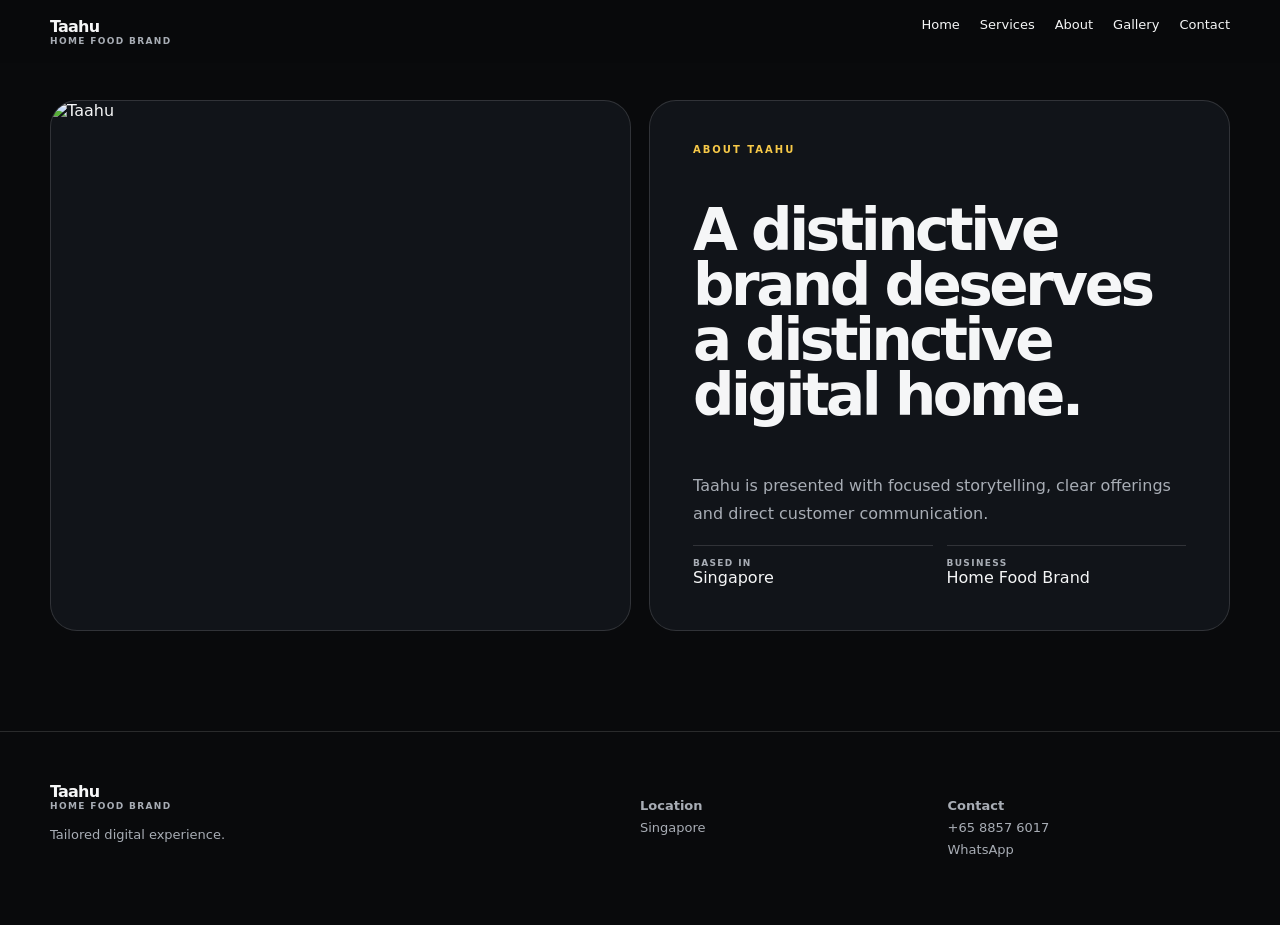
==== about.html @ 5210577a "Build Taahu about.html" ====
<!doctype html><html><head><meta charset="utf-8"><meta name="viewport" content="width=device-width,initial-scale=1"><title>Taahu — about</title><style>:root{--b:#090a0c;--c:#111419;--t:#f5f6f7;--m:#a8adb5;--a:#f7c948;--l:#fff2}*{box-sizing:border-box}html{scroll-behavior:smooth}body{margin:0;background:var(--b);color:var(--t);font-family:Inter,system-ui,sans-serif}a{color:inherit;text-decoration:none}.w{width:min(calc(100% - 36px),1180px);margin:auto}.nav{position:fixed;z-index:5;inset:0 0 auto;padding:17px 0;background:#090a0ce8;backdrop-filter:blur(14px)}.ni{display:flex;justify-content:space-between}.brand{font-weight:850;letter-spacing:-.05em}.brand small{display:block;color:var(--m);font-size:9px;letter-spacing:.15em;text-transform:uppercase}.links{display:flex;gap:20px;font-size:13px}.links a:hover{color:var(--a)}section{padding:100px 0}.hero{min-height:100svh;position:relative;display:flex;align-items:end;overflow:hidden}.hero img{position:absolute;inset:0;width:100%;height:100%;object-fit:cover;filter:brightness(.58);z-index:-2}.hero:after{content:'';position:absolute;inset:0;background:linear-gradient(90deg,#050607e5,#05060722),linear-gradient(0deg,var(--b),transparent 45%);z-index:-1}.hero .w{padding:150px 0 75px}.ey{color:var(--a);font-size:10px;letter-spacing:.2em;text-transform:uppercase;font-weight:800}.hero h1{font-size:clamp(50px,9vw,108px);line-height:.88;letter-spacing:-.075em;max-width:900px;margin:18px 0}.hero p{max-width:650px;color:#d1d5db;line-height:1.7;font-size:18px}.btn{display:inline-block;margin:10px 8px 0 0;padding:13px 19px;border:1px solid var(--l);border-radius:999px;font-size:13px;font-weight:750}.primary{background:var(--a);color:#080a0b;border-color:var(--a)}.head{display:flex;justify-content:space-between;gap:25px;align-items:end;margin-bottom:35px}.head h2{font-size:clamp(40px,6vw,70px);line-height:.9;letter-spacing:-.06em;margin:0}.head p,.card p{color:var(--m);line-height:1.7}.grid{display:grid;grid-template-columns:repeat(3,1fr);gap:15px}.card{border:1px solid var(--l);border-radius:23px;padding:27px;min-height:205px;background:var(--c);transition:.4s}.card:hover{transform:translateY(-7px)}.num{color:var(--a);font-size:10px;letter-spacing:.15em}.card h3{margin:40px 0 8px}.split{display:grid;grid-template-columns:1fr 1fr;gap:18px}.panel{border:1px solid var(--l);border-radius:27px;overflow:hidden;background:var(--c)}.panel img{width:100%;height:100%;min-height:420px;object-fit:cover}.copy{padding:43px}.copy h2{font-size:clamp(35px,5vw,58px);line-height:.95;letter-spacing:-.06em}.copy p{color:var(--m);line-height:1.8}.facts{display:grid;grid-template-columns:1fr 1fr;gap:14px}.fact{border-top:1px solid var(--l);padding-top:12px}.fact b{display:block;color:var(--m);font-size:9px;letter-spacing:.15em;text-transform:uppercase}.gallery{display:grid;grid-template-columns:2fr 1fr 1fr;grid-auto-rows:240px;gap:12px}.gallery img{width:100%;height:100%;object-fit:cover;border-radius:18px}.gallery img:first-child{grid-row:span 2}.footer{border-top:1px solid var(--l);padding:50px 0}.foot{display:grid;grid-template-columns:2fr 1fr 1fr;gap:25px}.foot p{color:var(--m);font-size:13px;line-height:1.7}.reveal{opacity:0;transform:translateY(30px);transition:.8s}.on{opacity:1;transform:none}@media(max-width:800px){.links{display:none}.grid,.split,.foot{grid-template-columns:1fr}.head{display:block}.gallery{grid-template-columns:1fr 1fr;grid-auto-rows:170px}.gallery img:first-child{grid-column:span 2;grid-row:auto}.facts{grid-template-columns:1fr}.hero h1{font-size:clamp(50px,15vw,82px)}}</style></head><body><header class="nav"><div class="w ni"><a class="brand" href="index.html">Taahu<small>Home Food Brand</small></a><nav class="links"><a href="index.html">Home</a><a href="services.html">Services</a><a href="about.html">About</a><a href="gallery.html">Gallery</a><a href="contact.html">Contact</a></nav></div></header><main><section><div class="w split"><div class="panel reveal"><img src="https://images.unsplash.com/photo-1547592180-85f173990554?auto=format&fit=crop&w=1800&q=85" alt="Taahu"></div><div class="panel copy reveal"><div class="ey">About Taahu</div><h2>A distinctive brand deserves a distinctive digital home.</h2><p>Taahu is presented with focused storytelling, clear offerings and direct customer communication.</p><div class="facts"><div class="fact"><b>Based in</b><span>Singapore</span></div><div class="fact"><b>Business</b><span>Home Food Brand</span></div></div></div></div></section></main><footer class="footer"><div class="w foot"><div><div class="brand">Taahu<small>Home Food Brand</small></div><p>Tailored digital experience.</p></div><div><p><b>Location</b><br>Singapore</p></div><div><p><b>Contact</b><br>+65 8857 6017<br><a href="https://wa.me/6588576017?text=Hi%20Taahu%2C%20I%27d%20like%20to%20enquire.">WhatsApp</a></p></div></div></footer><script>const q=new IntersectionObserver(es=>es.forEach(e=>e.isIntersecting&&e.target.classList.add('on')),{threshold:.12});document.querySelectorAll('.reveal').forEach(e=>q.observe(e));</script></body></html>
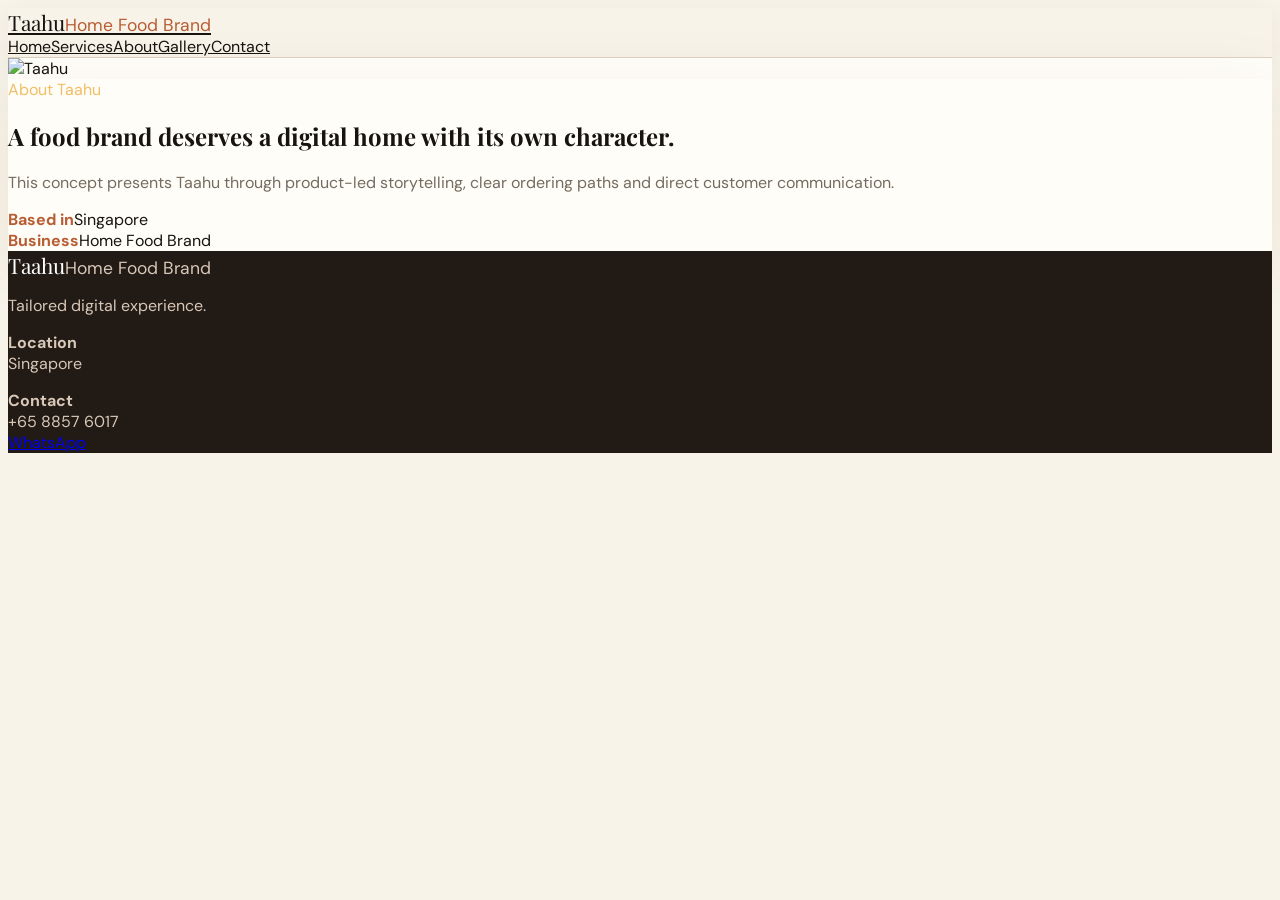
==== commit 1e8c9c6a: "Refine about.html for Taahu" ====
--- a/about.html
+++ b/about.html
@@ -1 +1 @@
-<!doctype html><html><head><meta charset="utf-8"><meta name="viewport" content="width=device-width,initial-scale=1"><title>Taahu — about</title><style>:root{--b:#090a0c;--c:#111419;--t:#f5f6f7;--m:#a8adb5;--a:#f7c948;--l:#fff2}*{box-sizing:border-box}html{scroll-behavior:smooth}body{margin:0;background:var(--b);color:var(--t);font-family:Inter,system-ui,sans-serif}a{color:inherit;text-decoration:none}.w{width:min(calc(100% - 36px),1180px);margin:auto}.nav{position:fixed;z-index:5;inset:0 0 auto;padding:17px 0;background:#090a0ce8;backdrop-filter:blur(14px)}.ni{display:flex;justify-content:space-between}.brand{font-weight:850;letter-spacing:-.05em}.brand small{display:block;color:var(--m);font-size:9px;letter-spacing:.15em;text-transform:uppercase}.links{display:flex;gap:20px;font-size:13px}.links a:hover{color:var(--a)}section{padding:100px 0}.hero{min-height:100svh;position:relative;display:flex;align-items:end;overflow:hidden}.hero img{position:absolute;inset:0;width:100%;height:100%;object-fit:cover;filter:brightness(.58);z-index:-2}.hero:after{content:'';position:absolute;inset:0;background:linear-gradient(90deg,#050607e5,#05060722),linear-gradient(0deg,var(--b),transparent 45%);z-index:-1}.hero .w{padding:150px 0 75px}.ey{color:var(--a);font-size:10px;letter-spacing:.2em;text-transform:uppercase;font-weight:800}.hero h1{font-size:clamp(50px,9vw,108px);line-height:.88;letter-spacing:-.075em;max-width:900px;margin:18px 0}.hero p{max-width:650px;color:#d1d5db;line-height:1.7;font-size:18px}.btn{display:inline-block;margin:10px 8px 0 0;padding:13px 19px;border:1px solid var(--l);border-radius:999px;font-size:13px;font-weight:750}.primary{background:var(--a);color:#080a0b;border-color:var(--a)}.head{display:flex;justify-content:space-between;gap:25px;align-items:end;margin-bottom:35px}.head h2{font-size:clamp(40px,6vw,70px);line-height:.9;letter-spacing:-.06em;margin:0}.head p,.card p{color:var(--m);line-height:1.7}.grid{display:grid;grid-template-columns:repeat(3,1fr);gap:15px}.card{border:1px solid var(--l);border-radius:23px;padding:27px;min-height:205px;background:var(--c);transition:.4s}.card:hover{transform:translateY(-7px)}.num{color:var(--a);font-size:10px;letter-spacing:.15em}.card h3{margin:40px 0 8px}.split{display:grid;grid-template-columns:1fr 1fr;gap:18px}.panel{border:1px solid var(--l);border-radius:27px;overflow:hidden;background:var(--c)}.panel img{width:100%;height:100%;min-height:420px;object-fit:cover}.copy{padding:43px}.copy h2{font-size:clamp(35px,5vw,58px);line-height:.95;letter-spacing:-.06em}.copy p{color:var(--m);line-height:1.8}.facts{display:grid;grid-template-columns:1fr 1fr;gap:14px}.fact{border-top:1px solid var(--l);padding-top:12px}.fact b{display:block;color:var(--m);font-size:9px;letter-spacing:.15em;text-transform:uppercase}.gallery{display:grid;grid-template-columns:2fr 1fr 1fr;grid-auto-rows:240px;gap:12px}.gallery img{width:100%;height:100%;object-fit:cover;border-radius:18px}.gallery img:first-child{grid-row:span 2}.footer{border-top:1px solid var(--l);padding:50px 0}.foot{display:grid;grid-template-columns:2fr 1fr 1fr;gap:25px}.foot p{color:var(--m);font-size:13px;line-height:1.7}.reveal{opacity:0;transform:translateY(30px);transition:.8s}.on{opacity:1;transform:none}@media(max-width:800px){.links{display:none}.grid,.split,.foot{grid-template-columns:1fr}.head{display:block}.gallery{grid-template-columns:1fr 1fr;grid-auto-rows:170px}.gallery img:first-child{grid-column:span 2;grid-row:auto}.facts{grid-template-columns:1fr}.hero h1{font-size:clamp(50px,15vw,82px)}}</style></head><body><header class="nav"><div class="w ni"><a class="brand" href="index.html">Taahu<small>Home Food Brand</small></a><nav class="links"><a href="index.html">Home</a><a href="services.html">Services</a><a href="about.html">About</a><a href="gallery.html">Gallery</a><a href="contact.html">Contact</a></nav></div></header><main><section><div class="w split"><div class="panel reveal"><img src="https://images.unsplash.com/photo-1547592180-85f173990554?auto=format&fit=crop&w=1800&q=85" alt="Taahu"></div><div class="panel copy reveal"><div class="ey">About Taahu</div><h2>A distinctive brand deserves a distinctive digital home.</h2><p>Taahu is presented with focused storytelling, clear offerings and direct customer communication.</p><div class="facts"><div class="fact"><b>Based in</b><span>Singapore</span></div><div class="fact"><b>Business</b><span>Home Food Brand</span></div></div></div></div></section></main><footer class="footer"><div class="w foot"><div><div class="brand">Taahu<small>Home Food Brand</small></div><p>Tailored digital experience.</p></div><div><p><b>Location</b><br>Singapore</p></div><div><p><b>Contact</b><br>+65 8857 6017<br><a href="https://wa.me/6588576017?text=Hi%20Taahu%2C%20I%27d%20like%20to%20enquire.">WhatsApp</a></p></div></div></footer><script>const q=new IntersectionObserver(es=>es.forEach(e=>e.isIntersecting&&e.target.classList.add('on')),{threshold:.12});document.querySelectorAll('.reveal').forEach(e=>q.observe(e));</script></body></html>+<!doctype html><html><head><meta charset="utf-8"><meta name="viewport" content="width=device-width,initial-scale=1"><title>Taahu — Singapore</title><link rel="stylesheet" href="styles.css"></head><body><header class="nav"><div class="w ni"><a class="brand" href="index.html">Taahu<small>Home Food Brand</small></a><nav class="links"><a href="index.html">Home</a><a href="services.html">Services</a><a href="about.html">About</a><a href="gallery.html">Gallery</a><a href="contact.html">Contact</a></nav></div></header><main><section><div class="w split"><div class="panel reveal"><img src="https://images.unsplash.com/photo-1547592180-85f173990554?auto=format&fit=crop&w=1800&q=85" alt="Taahu"></div><div class="panel copy reveal"><div class="ey">About Taahu</div><h2>A food brand deserves a digital home with its own character.</h2><p>This concept presents Taahu through product-led storytelling, clear ordering paths and direct customer communication.</p><div class="facts"><div class="fact"><b>Based in</b><span>Singapore</span></div><div class="fact"><b>Business</b><span>Home Food Brand</span></div></div></div></div></section></main><footer class="footer"><div class="w foot"><div><div class="brand">Taahu<small>Home Food Brand</small></div><p>Tailored digital experience.</p></div><div><p><b>Location</b><br>Singapore</p></div><div><p><b>Contact</b><br>+65 8857 6017<br><a href="https://wa.me/6588576017?text=Hi%20Taahu%2C%20I%27d%20like%20to%20enquire.">WhatsApp</a></p></div></div></footer><script src="script.js" defer></script></body></html>
--- a/styles.css
+++ b/styles.css
@@ -0,0 +1,3 @@
+@import url('https://fonts.googleapis.com/css2?family=DM+Sans:wght@400;500;600;700&family=Playfair+Display:wght@600;700&display=swap');
+:root{--ink:#17130f;--paper:#f8f3e9;--card:#fffdf8;--spice:#b85c32;--gold:#d79b32;--muted:#756b60;--line:#dfd2bf;--dark:#211a15}
+*{box-sizing:border-box}html{scroll-behavior:smooth}body{font-family:'DM Sans',sans-serif;background:var(--paper);color:var(--ink)}a{transition:.25s ease}.nav{background:rgba(248,243,233,.9)!important;border-bottom:1px solid var(--line);box-shadow:0 8px 28px rgba(50,35,20,.06)}.brand{font-family:'Playfair Display',serif;font-size:21px;color:var(--ink)}.brand small{font-family:'DM Sans',sans-serif;color:var(--spice)!important}.links a{color:var(--ink)}.links a:hover{color:var(--spice)!important}.hero{background:#302219}.hero img{filter:brightness(.52) saturate(.82)!important}.hero:after{background:linear-gradient(90deg,rgba(25,17,11,.82),rgba(25,17,11,.1)),linear-gradient(0deg,#211a15,transparent 55%)!important}.ey{color:#f2bd63!important}.hero h1,.head h2,.copy h2{font-family:'Playfair Display',serif;font-weight:700}.hero p{color:#f7eee4}.btn{border-color:rgba(255,255,255,.28);background:rgba(255,255,255,.08);backdrop-filter:blur(8px)}.primary{background:var(--spice)!important;border-color:var(--spice)!important;color:#fff!important}.card,.panel{background:var(--card);border-color:var(--line);box-shadow:0 18px 55px rgba(74,48,27,.08)}.card:hover{transform:translateY(-8px) rotate(-.3deg);box-shadow:0 28px 70px rgba(74,48,27,.14)}.num{color:var(--spice)}.card p,.head p,.copy p{color:var(--muted)}.fact{border-color:var(--line)}.fact b{color:var(--spice)}.gallery img{box-shadow:0 18px 45px rgba(74,48,27,.1)}.footer{background:var(--dark);border:0;color:#fff3e6}.footer .brand{color:#fff}.footer .brand small,.footer p{color:#d9c7b7!important}.footer a:hover{color:#f2bd63}.reveal{transition:opacity .8s ease,transform .8s cubic-bezier(.2,.75,.2,1)}@media(max-width:800px){.hero .w{padding-bottom:55px}.card{min-height:180px}.copy{padding:30px}}
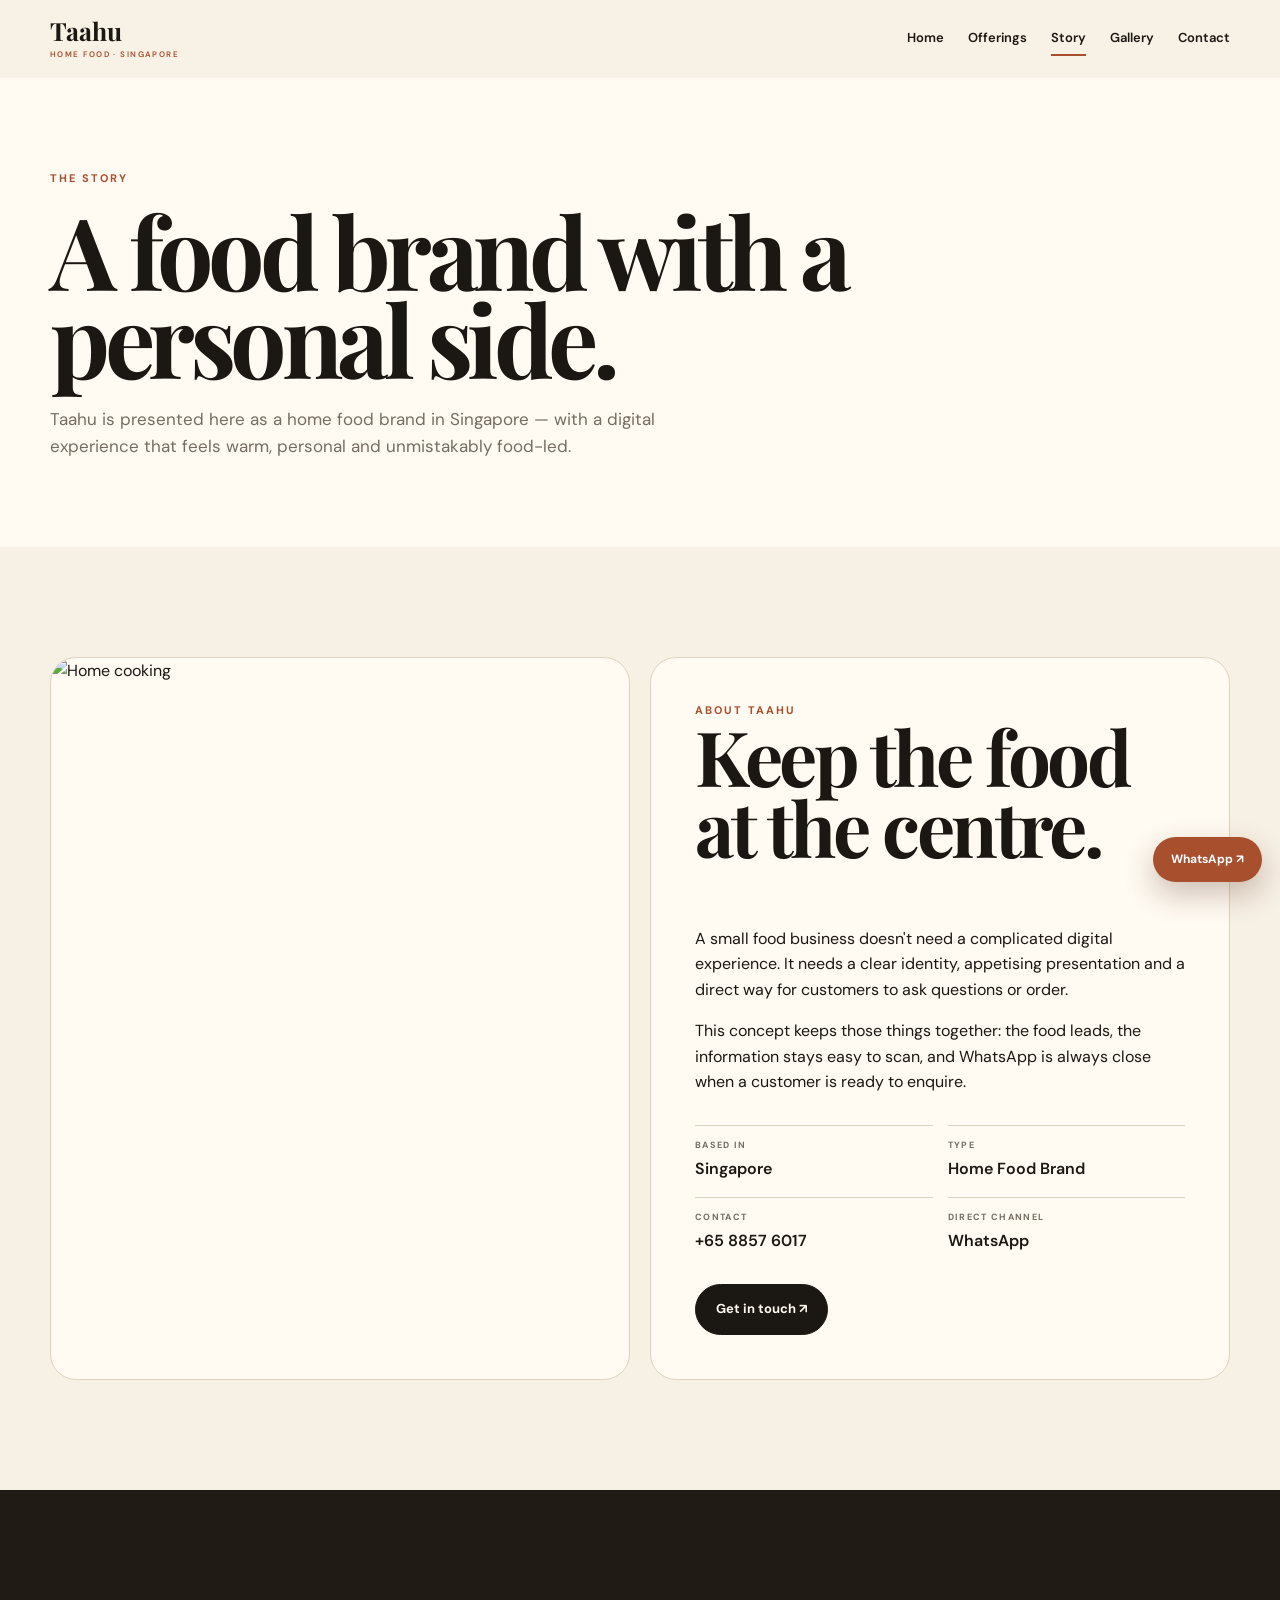
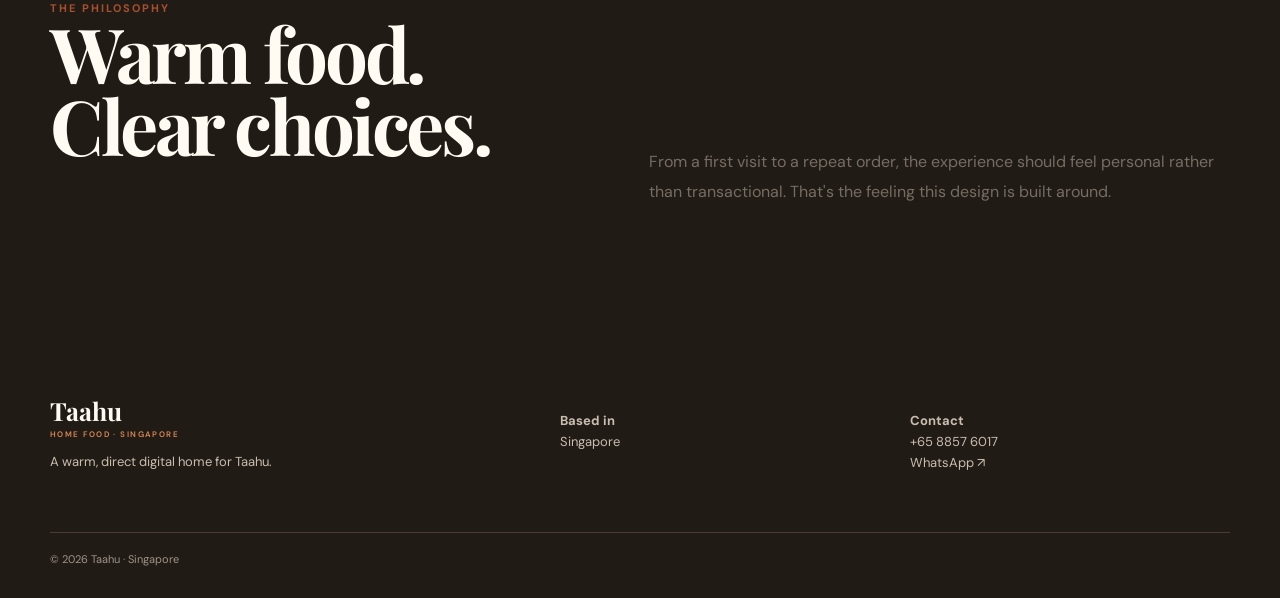
==== commit 0586cf3f: "Rebuild Taahu page design" ====
--- a/about.html
+++ b/about.html
@@ -1 +1 @@
-<!doctype html><html><head><meta charset="utf-8"><meta name="viewport" content="width=device-width,initial-scale=1"><title>Taahu — Singapore</title><link rel="stylesheet" href="styles.css"></head><body><header class="nav"><div class="w ni"><a class="brand" href="index.html">Taahu<small>Home Food Brand</small></a><nav class="links"><a href="index.html">Home</a><a href="services.html">Services</a><a href="about.html">About</a><a href="gallery.html">Gallery</a><a href="contact.html">Contact</a></nav></div></header><main><section><div class="w split"><div class="panel reveal"><img src="https://images.unsplash.com/photo-1547592180-85f173990554?auto=format&fit=crop&w=1800&q=85" alt="Taahu"></div><div class="panel copy reveal"><div class="ey">About Taahu</div><h2>A food brand deserves a digital home with its own character.</h2><p>This concept presents Taahu through product-led storytelling, clear ordering paths and direct customer communication.</p><div class="facts"><div class="fact"><b>Based in</b><span>Singapore</span></div><div class="fact"><b>Business</b><span>Home Food Brand</span></div></div></div></div></section></main><footer class="footer"><div class="w foot"><div><div class="brand">Taahu<small>Home Food Brand</small></div><p>Tailored digital experience.</p></div><div><p><b>Location</b><br>Singapore</p></div><div><p><b>Contact</b><br>+65 8857 6017<br><a href="https://wa.me/6588576017?text=Hi%20Taahu%2C%20I%27d%20like%20to%20enquire.">WhatsApp</a></p></div></div></footer><script src="script.js" defer></script></body></html>+<!doctype html><html lang="en"><head><meta charset="utf-8"><meta name="viewport" content="width=device-width,initial-scale=1"><title>Taahu — Story</title><meta name="description" content="The Taahu story — a Singapore home food brand."><link rel="stylesheet" href="styles.css"></head><body><header class="nav"><div class="wrap nav-inner"><a class="brand" href="index.html">Taahu<small>Home Food · Singapore</small></a><button class="menu" aria-label="Menu">☰</button><nav class="links"><a href="index.html">Home</a><a href="services.html">Offerings</a><a href="about.html">Story</a><a href="gallery.html">Gallery</a><a href="contact.html">Contact</a></nav></div></header><main><section class="page-head"><div class="wrap reveal"><div class="kicker">The story</div><h1>A food brand with a personal side.</h1><p>Taahu is presented here as a home food brand in Singapore — with a digital experience that feels warm, personal and unmistakably food-led.</p></div></section><section><div class="wrap split"><div class="panel reveal"><img src="https://images.unsplash.com/photo-1556910103-1c02745aae4d?auto=format&fit=crop&w=1500&q=90" alt="Home cooking"></div><div class="panel panel-copy reveal"><div class="kicker">About Taahu</div><h2>Keep the food at the centre.</h2><p>A small food business doesn't need a complicated digital experience. It needs a clear identity, appetising presentation and a direct way for customers to ask questions or order.</p><p>This concept keeps those things together: the food leads, the information stays easy to scan, and WhatsApp is always close when a customer is ready to enquire.</p><div class="facts"><div class="fact"><b>Based in</b><span>Singapore</span></div><div class="fact"><b>Type</b><span>Home Food Brand</span></div><div class="fact"><b>Contact</b><span>+65 8857 6017</span></div><div class="fact"><b>Direct channel</b><span>WhatsApp</span></div></div><a class="btn dark" href="contact.html">Get in touch ↗</a></div></div></section><section class="feature"><div class="wrap intro"><div class="reveal"><div class="kicker">The philosophy</div><h2>Warm food.<br>Clear choices.</h2></div><div class="reveal"><p>From a first visit to a repeat order, the experience should feel personal rather than transactional. That's the feeling this design is built around.</p></div></div></section></main><footer class="footer"><div class="wrap footer-grid"><div><div class="brand">Taahu<small>Home Food · Singapore</small></div><p>A warm, direct digital home for Taahu.</p></div><div><p><strong>Based in</strong><br>Singapore</p></div><div><p><strong>Contact</strong><br>+65 8857 6017<br><a href="https://wa.me/6588576017">WhatsApp ↗</a></p></div></div><div class="wrap bottom">© 2026 Taahu · Singapore</div></footer><a class="floating" href="https://wa.me/6588576017?text=Hi%20Taahu%2C%20I%27d%20like%20to%20enquire.">WhatsApp ↗</a><script src="script.js" defer></script></body></html>
--- a/styles.css
+++ b/styles.css
@@ -1,3 +1,3 @@
 @import url('https://fonts.googleapis.com/css2?family=DM+Sans:wght@400;500;600;700&family=Playfair+Display:wght@600;700&display=swap');
-:root{--ink:#17130f;--paper:#f8f3e9;--card:#fffdf8;--spice:#b85c32;--gold:#d79b32;--muted:#756b60;--line:#dfd2bf;--dark:#211a15}
-*{box-sizing:border-box}html{scroll-behavior:smooth}body{font-family:'DM Sans',sans-serif;background:var(--paper);color:var(--ink)}a{transition:.25s ease}.nav{background:rgba(248,243,233,.9)!important;border-bottom:1px solid var(--line);box-shadow:0 8px 28px rgba(50,35,20,.06)}.brand{font-family:'Playfair Display',serif;font-size:21px;color:var(--ink)}.brand small{font-family:'DM Sans',sans-serif;color:var(--spice)!important}.links a{color:var(--ink)}.links a:hover{color:var(--spice)!important}.hero{background:#302219}.hero img{filter:brightness(.52) saturate(.82)!important}.hero:after{background:linear-gradient(90deg,rgba(25,17,11,.82),rgba(25,17,11,.1)),linear-gradient(0deg,#211a15,transparent 55%)!important}.ey{color:#f2bd63!important}.hero h1,.head h2,.copy h2{font-family:'Playfair Display',serif;font-weight:700}.hero p{color:#f7eee4}.btn{border-color:rgba(255,255,255,.28);background:rgba(255,255,255,.08);backdrop-filter:blur(8px)}.primary{background:var(--spice)!important;border-color:var(--spice)!important;color:#fff!important}.card,.panel{background:var(--card);border-color:var(--line);box-shadow:0 18px 55px rgba(74,48,27,.08)}.card:hover{transform:translateY(-8px) rotate(-.3deg);box-shadow:0 28px 70px rgba(74,48,27,.14)}.num{color:var(--spice)}.card p,.head p,.copy p{color:var(--muted)}.fact{border-color:var(--line)}.fact b{color:var(--spice)}.gallery img{box-shadow:0 18px 45px rgba(74,48,27,.1)}.footer{background:var(--dark);border:0;color:#fff3e6}.footer .brand{color:#fff}.footer .brand small,.footer p{color:#d9c7b7!important}.footer a:hover{color:#f2bd63}.reveal{transition:opacity .8s ease,transform .8s cubic-bezier(.2,.75,.2,1)}@media(max-width:800px){.hero .w{padding-bottom:55px}.card{min-height:180px}.copy{padding:30px}}+:root{--ink:#1b1712;--cream:#f7f0e4;--paper:#fffaf2;--rust:#a84f2d;--clay:#d98755;--olive:#6c7150;--line:#dfd2c0;--muted:#756d63;--dark:#211b16}
+*{box-sizing:border-box}html{scroll-behavior:smooth}body{margin:0;background:var(--cream);color:var(--ink);font-family:'DM Sans',sans-serif;line-height:1.6}a{text-decoration:none;color:inherit}.wrap{width:min(1180px,calc(100% - 40px));margin:auto}.nav{position:fixed;top:0;left:0;right:0;z-index:20;padding:18px 0;background:rgba(247,240,228,.88);backdrop-filter:blur(16px);border-bottom:1px solid transparent;transition:.35s}.nav.scrolled{border-color:var(--line);box-shadow:0 12px 40px rgba(55,38,20,.08)}.nav-inner{display:flex;align-items:center;justify-content:space-between;gap:24px}.brand{font-family:'Playfair Display',serif;font-size:25px;font-weight:700;line-height:1}.brand small{display:block;font:600 8px 'DM Sans';letter-spacing:.18em;text-transform:uppercase;color:var(--rust);margin-top:6px}.links{display:flex;gap:24px;font-size:13px;font-weight:600}.links a{position:relative}.links a:after{content:'';position:absolute;left:0;bottom:-7px;width:0;height:2px;background:var(--rust);transition:.3s}.links a:hover:after,.links a.active:after{width:100%}.menu{display:none;border:0;background:var(--ink);color:var(--paper);border-radius:50%;width:42px;height:42px}.hero{min-height:100svh;display:grid;align-items:end;position:relative;overflow:hidden;background:var(--dark);color:var(--paper)}.hero-media{position:absolute;inset:0;width:100%;height:100%;object-fit:cover;opacity:.72}.hero:after{content:'';position:absolute;inset:0;background:linear-gradient(90deg,rgba(22,17,12,.88),rgba(22,17,12,.25) 65%),linear-gradient(0deg,rgba(22,17,12,.8),transparent 55%)}.hero-content{position:relative;z-index:2;padding:150px 0 76px;max-width:820px}.eyebrow{font-size:11px;font-weight:700;letter-spacing:.2em;text-transform:uppercase;color:var(--clay)}h1,h2,h3{margin-top:0}h1{font-family:'Playfair Display',serif;font-size:clamp(58px,9vw,112px);line-height:.88;letter-spacing:-.055em;margin:18px 0 24px}h2{font-family:'Playfair Display',serif;font-size:clamp(42px,6vw,76px);line-height:.94;letter-spacing:-.045em}.hero p{font-size:18px;max-width:600px;color:#eee3d4;margin-bottom:30px}.actions{display:flex;flex-wrap:wrap;gap:10px}.btn{display:inline-flex;align-items:center;justify-content:center;padding:14px 20px;border-radius:999px;border:1px solid rgba(255,255,255,.4);font-size:13px;font-weight:700;transition:.3s}.btn.primary{background:var(--clay);border-color:var(--clay);color:#20150e}.btn.dark{background:var(--ink);border-color:var(--ink);color:var(--paper)}.btn:hover{transform:translateY(-3px);filter:brightness(1.05)}section{padding:110px 0}.intro{display:grid;grid-template-columns:1fr 1.1fr;gap:70px;align-items:end}.intro p,.copy p{color:var(--muted);font-size:16px;line-height:1.9}.rule{height:1px;background:var(--line);margin:25px 0}.kicker{color:var(--rust);font-size:11px;font-weight:700;letter-spacing:.18em;text-transform:uppercase}.cards{display:grid;grid-template-columns:repeat(3,1fr);gap:16px;margin-top:48px}.card{background:var(--paper);border:1px solid var(--line);padding:28px;border-radius:22px;min-height:230px;transition:.35s}.card:hover{transform:translateY(-7px);box-shadow:0 20px 45px rgba(62,43,25,.1);border-color:#c7aa91}.card .number{font-size:11px;color:var(--rust);font-weight:700;letter-spacing:.14em}.card h3{font-family:'Playfair Display',serif;font-size:28px;margin:52px 0 8px}.card p{color:var(--muted);font-size:14px}.feature{background:var(--dark);color:var(--paper)}.feature-grid{display:grid;grid-template-columns:1.05fr .95fr;gap:20px;align-items:stretch}.photo{border-radius:28px;overflow:hidden;min-height:520px}.photo img{width:100%;height:100%;object-fit:cover;display:block}.feature-copy{padding:45px 20px}.feature-copy p{color:#cfc3b5;line-height:1.9}.quote{font-family:'Playfair Display',serif;font-size:34px;line-height:1.2;color:var(--paper);margin:35px 0}.page-head{padding-top:170px;padding-bottom:70px;background:var(--paper)}.page-head h1{color:var(--ink);font-size:clamp(55px,8vw,100px);max-width:850px}.page-head p{max-width:620px;color:var(--muted);font-size:17px}.split{display:grid;grid-template-columns:1fr 1fr;gap:20px}.panel{background:var(--paper);border:1px solid var(--line);border-radius:26px;overflow:hidden}.panel img{width:100%;height:100%;min-height:470px;object-fit:cover}.panel-copy{padding:44px}.facts{display:grid;grid-template-columns:1fr 1fr;gap:15px;margin:30px 0}.fact{border-top:1px solid var(--line);padding-top:12px}.fact b{display:block;font-size:9px;letter-spacing:.15em;text-transform:uppercase;color:var(--muted);margin-bottom:4px}.fact span{font-weight:600}.gallery{display:grid;grid-template-columns:1.35fr .8fr .8fr;grid-auto-rows:250px;gap:14px}.gallery figure{margin:0;border-radius:22px;overflow:hidden;background:#ddd}.gallery img{width:100%;height:100%;object-fit:cover;transition:.6s}.gallery figure:hover img{transform:scale(1.05)}.gallery figure:first-child{grid-row:span 2}.gallery figure:nth-child(4){grid-column:2/4}.contact-grid{display:grid;grid-template-columns:.85fr 1.15fr;gap:20px}.contact-card{padding:44px;background:var(--dark);color:var(--paper);border-radius:28px}.contact-card p{color:#d1c6b8}.contact-card .fact{border-color:#55483c}.footer{background:var(--dark);color:var(--paper);padding:65px 0 30px}.footer-grid{display:grid;grid-template-columns:1.5fr 1fr 1fr;gap:30px}.footer p{color:#c9bdb0;font-size:13px}.footer .brand small{color:var(--clay)}.bottom{border-top:1px solid #493e34;margin-top:45px;padding-top:18px;color:#9e9388;font-size:11px}.reveal{opacity:0;transform:translateY(28px);transition:opacity .8s ease,transform .8s ease}.reveal.on{opacity:1;transform:none}.stagger:nth-child(2){transition-delay:.08s}.stagger:nth-child(3){transition-delay:.16s}.stagger:nth-child(4){transition-delay:.24s}.floating{position:fixed;right:18px;bottom:18px;z-index:15;background:var(--rust);color:white;padding:13px 18px;border-radius:999px;font-size:12px;font-weight:700;box-shadow:0 12px 30px rgba(80,35,20,.28)}@media(max-width:800px){.wrap{width:min(100% - 28px,1180px)}.links{display:none;position:absolute;top:72px;left:14px;right:14px;background:var(--paper);border:1px solid var(--line);border-radius:18px;padding:18px;flex-direction:column;gap:15px;box-shadow:0 20px 50px rgba(30,20,10,.12)}.links.open{display:flex}.menu{display:block}.hero-content{padding:140px 0 55px}.intro,.feature-grid,.split,.contact-grid{grid-template-columns:1fr;gap:28px}.cards{grid-template-columns:1fr}.photo{min-height:360px}.gallery{grid-template-columns:1fr 1fr;grid-auto-rows:180px}.gallery figure:first-child{grid-column:span 2;grid-row:auto}.gallery figure:nth-child(4){grid-column:auto}.panel img{min-height:330px}.panel-copy,.contact-card{padding:30px}.facts{grid-template-columns:1fr}.footer-grid{grid-template-columns:1fr 1fr}.footer-grid>div:first-child{grid-column:1/-1}section{padding:80px 0}}
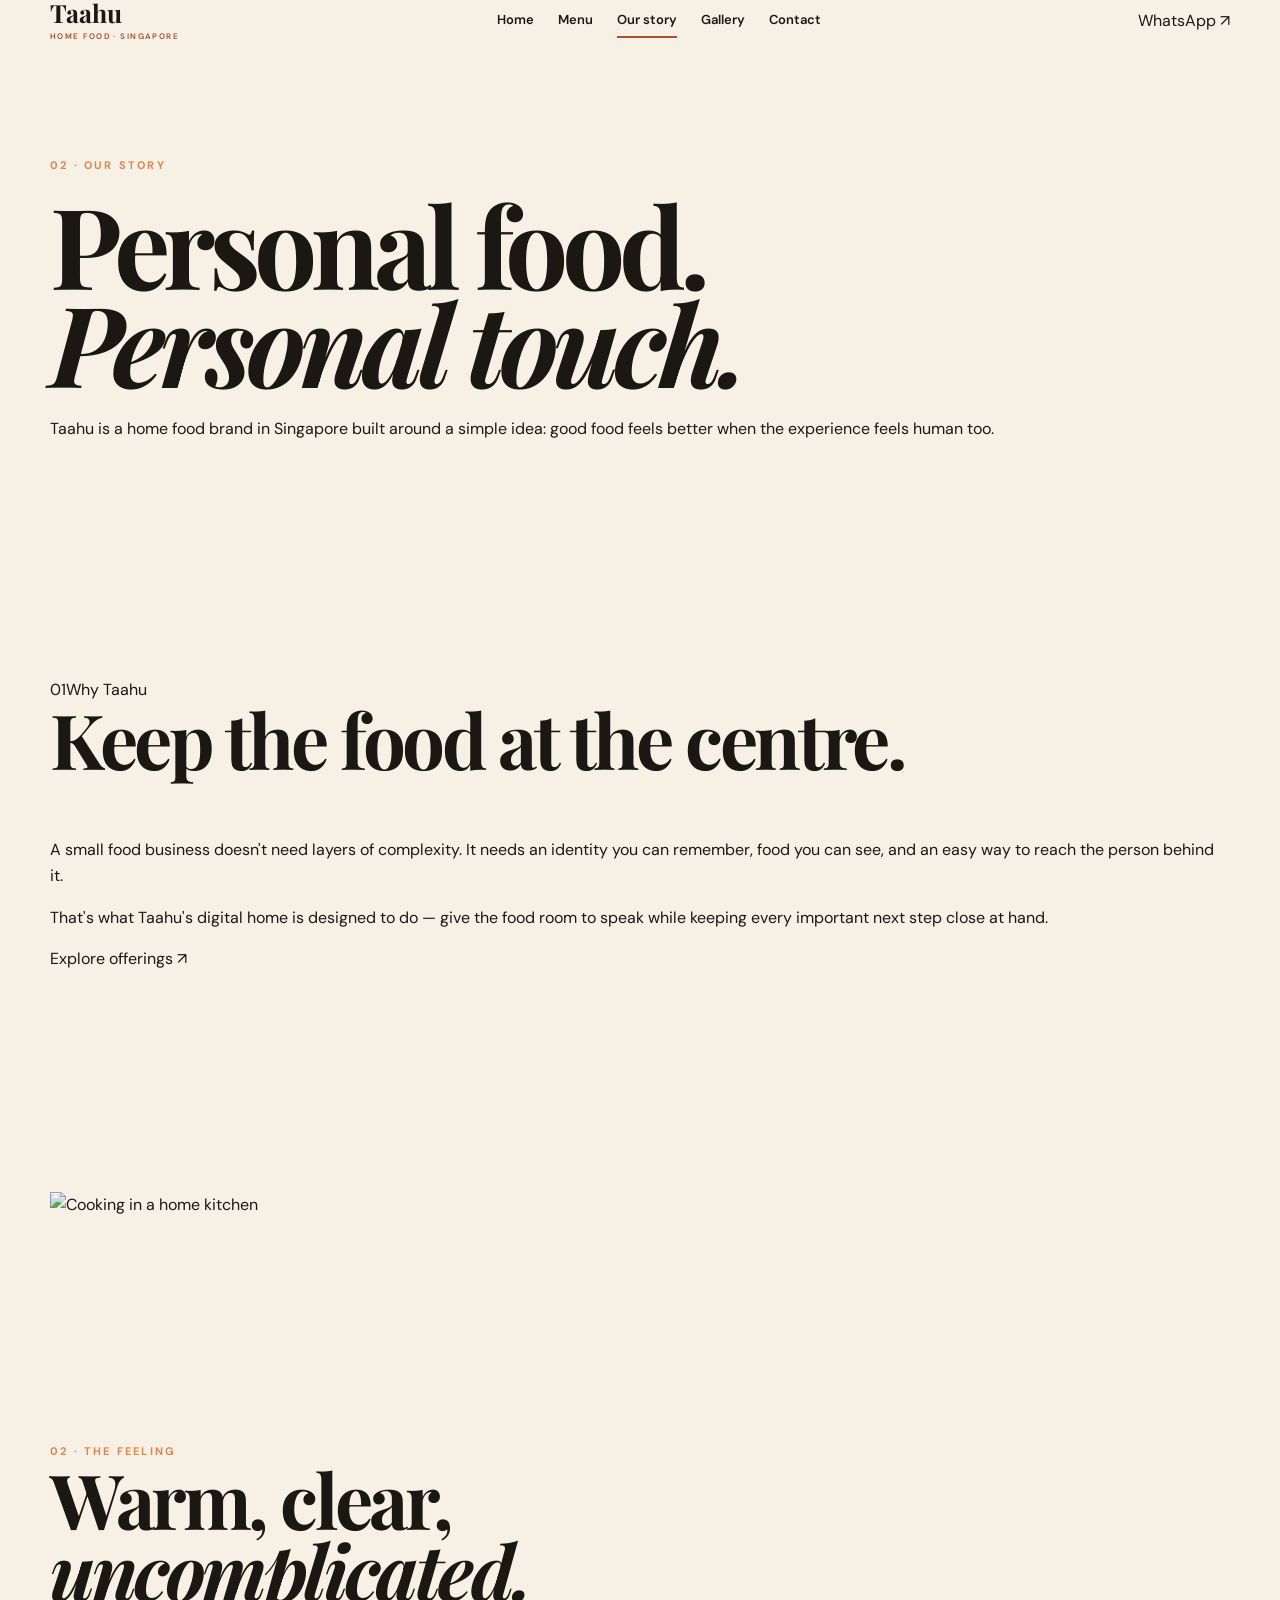
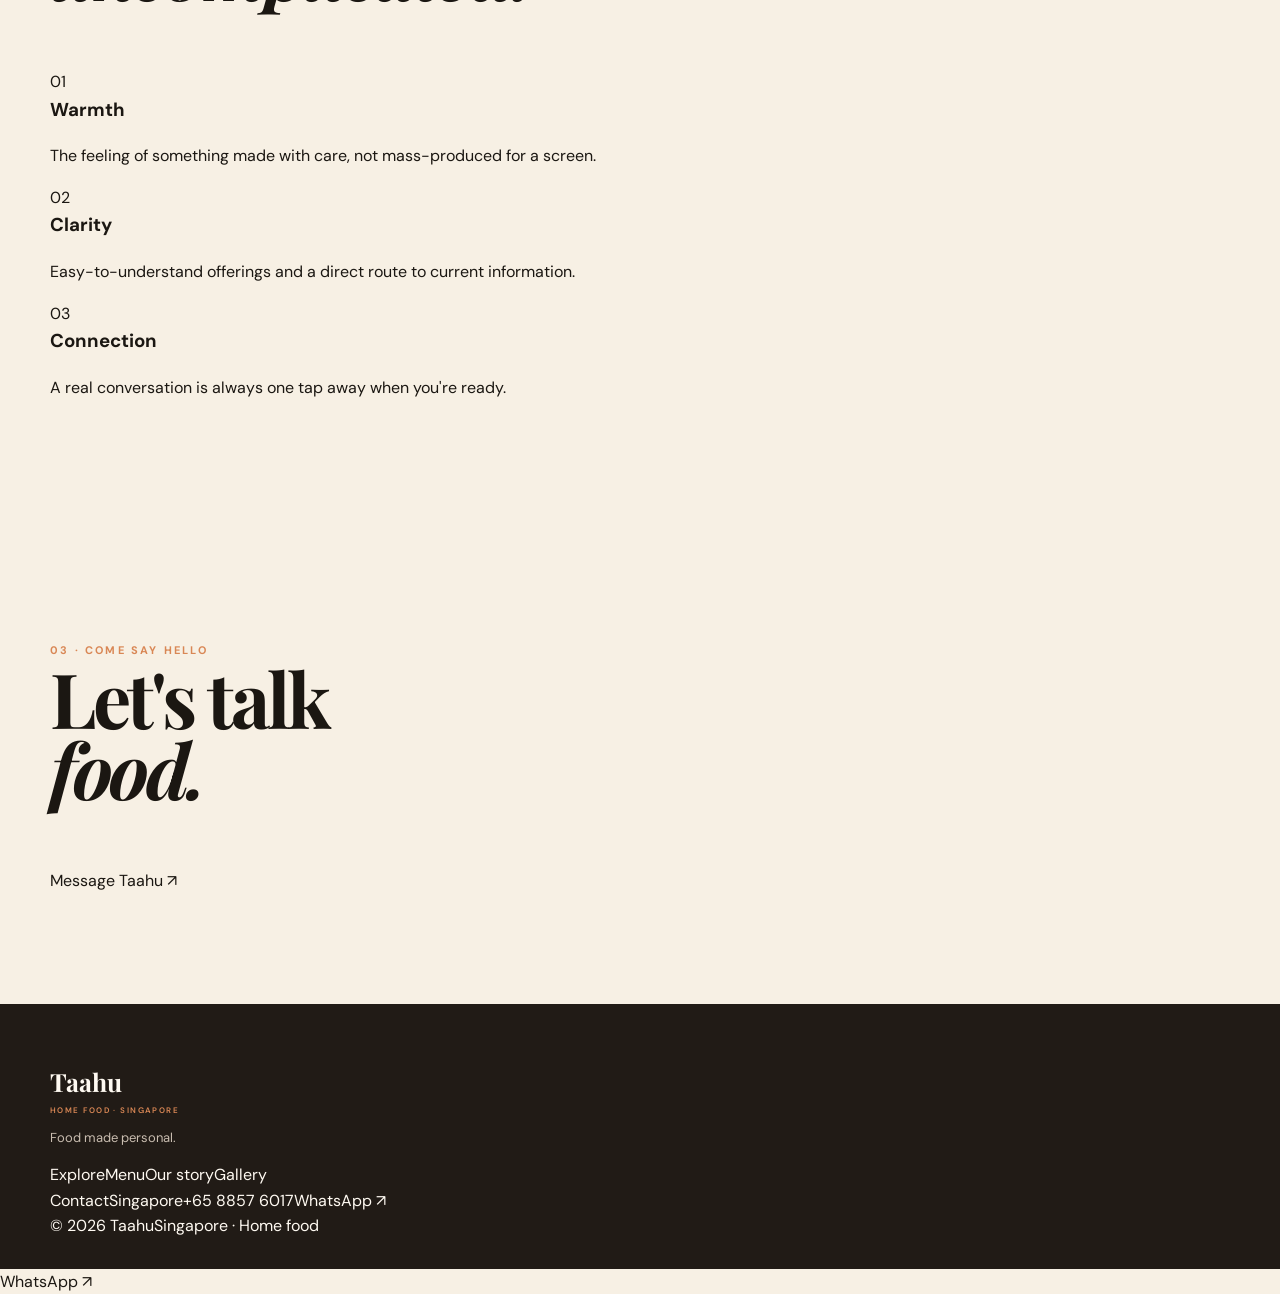
==== commit 3fa5d07f: "Rebuild S9 into premium Taahu food brand experience" ====
--- a/about.html
+++ b/about.html
@@ -1 +1,8 @@
-<!doctype html><html lang="en"><head><meta charset="utf-8"><meta name="viewport" content="width=device-width,initial-scale=1"><title>Taahu — Story</title><meta name="description" content="The Taahu story — a Singapore home food brand."><link rel="stylesheet" href="styles.css"></head><body><header class="nav"><div class="wrap nav-inner"><a class="brand" href="index.html">Taahu<small>Home Food · Singapore</small></a><button class="menu" aria-label="Menu">☰</button><nav class="links"><a href="index.html">Home</a><a href="services.html">Offerings</a><a href="about.html">Story</a><a href="gallery.html">Gallery</a><a href="contact.html">Contact</a></nav></div></header><main><section class="page-head"><div class="wrap reveal"><div class="kicker">The story</div><h1>A food brand with a personal side.</h1><p>Taahu is presented here as a home food brand in Singapore — with a digital experience that feels warm, personal and unmistakably food-led.</p></div></section><section><div class="wrap split"><div class="panel reveal"><img src="https://images.unsplash.com/photo-1556910103-1c02745aae4d?auto=format&fit=crop&w=1500&q=90" alt="Home cooking"></div><div class="panel panel-copy reveal"><div class="kicker">About Taahu</div><h2>Keep the food at the centre.</h2><p>A small food business doesn't need a complicated digital experience. It needs a clear identity, appetising presentation and a direct way for customers to ask questions or order.</p><p>This concept keeps those things together: the food leads, the information stays easy to scan, and WhatsApp is always close when a customer is ready to enquire.</p><div class="facts"><div class="fact"><b>Based in</b><span>Singapore</span></div><div class="fact"><b>Type</b><span>Home Food Brand</span></div><div class="fact"><b>Contact</b><span>+65 8857 6017</span></div><div class="fact"><b>Direct channel</b><span>WhatsApp</span></div></div><a class="btn dark" href="contact.html">Get in touch ↗</a></div></div></section><section class="feature"><div class="wrap intro"><div class="reveal"><div class="kicker">The philosophy</div><h2>Warm food.<br>Clear choices.</h2></div><div class="reveal"><p>From a first visit to a repeat order, the experience should feel personal rather than transactional. That's the feeling this design is built around.</p></div></div></section></main><footer class="footer"><div class="wrap footer-grid"><div><div class="brand">Taahu<small>Home Food · Singapore</small></div><p>A warm, direct digital home for Taahu.</p></div><div><p><strong>Based in</strong><br>Singapore</p></div><div><p><strong>Contact</strong><br>+65 8857 6017<br><a href="https://wa.me/6588576017">WhatsApp ↗</a></p></div></div><div class="wrap bottom">© 2026 Taahu · Singapore</div></footer><a class="floating" href="https://wa.me/6588576017?text=Hi%20Taahu%2C%20I%27d%20like%20to%20enquire.">WhatsApp ↗</a><script src="script.js" defer></script></body></html>+<!doctype html><html lang="en"><head><meta charset="utf-8"><meta name="viewport" content="width=device-width,initial-scale=1"><title>Taahu — Our Story</title><meta name="description" content="The Taahu story — a personal home food brand in Singapore."><link rel="preconnect" href="https://fonts.googleapis.com"><link rel="preconnect" href="https://fonts.gstatic.com" crossorigin><link href="https://fonts.googleapis.com/css2?family=DM+Sans:wght@400;500;600;700&family=Playfair+Display:wght@600;700&display=swap" rel="stylesheet"><link rel="stylesheet" href="styles.css"></head><body>
+<header class="site-nav"><div class="wrap nav-inner"><a class="brand" href="index.html"><span>Taahu</span><small>Home food · Singapore</small></a><button class="menu" aria-label="Open menu" aria-expanded="false">☰</button><nav class="links"><a href="index.html">Home</a><a href="services.html">Menu</a><a class="active" href="about.html">Our story</a><a href="gallery.html">Gallery</a><a href="contact.html">Contact</a></nav><a class="nav-cta" href="https://wa.me/6588576017?text=Hi%20Taahu%2C%20I%27d%20like%20to%20enquire.">WhatsApp <span>↗</span></a></div></header>
+<main><section class="page-hero"><div class="wrap reveal"><span class="eyebrow dark-eyebrow">02 · Our story</span><h1>Personal food.<br><em>Personal touch.</em></h1><p>Taahu is a home food brand in Singapore built around a simple idea: good food feels better when the experience feels human too.</p></div></section>
+<section class="story-section"><div class="wrap story-grid"><div class="section-label reveal"><span>01</span><span>Why Taahu</span></div><div class="story-copy reveal"><h2>Keep the food at the centre.</h2><p>A small food business doesn't need layers of complexity. It needs an identity you can remember, food you can see, and an easy way to reach the person behind it.</p><p>That's what Taahu's digital home is designed to do — give the food room to speak while keeping every important next step close at hand.</p><a class="button button-dark" href="services.html">Explore offerings <span>↗</span></a></div></div></section>
+<section class="story-image"><div class="wrap"><div class="wide-image reveal"><img src="https://images.unsplash.com/photo-1556910103-1c02745aae4d?auto=format&fit=crop&w=1800&q=90" alt="Cooking in a home kitchen"></div></div></section>
+<section class="values"><div class="wrap"><div class="section-head reveal"><div><span class="eyebrow dark-eyebrow">02 · The feeling</span><h2>Warm, clear,<br><em>uncomplicated.</em></h2></div></div><div class="value-grid"><article class="value reveal"><span>01</span><h3>Warmth</h3><p>The feeling of something made with care, not mass-produced for a screen.</p></article><article class="value reveal"><span>02</span><h3>Clarity</h3><p>Easy-to-understand offerings and a direct route to current information.</p></article><article class="value reveal"><span>03</span><h3>Connection</h3><p>A real conversation is always one tap away when you're ready.</p></article></div></div></section>
+<section class="final-cta compact"><div class="wrap reveal"><span class="eyebrow">03 · Come say hello</span><h2>Let's talk<br><em>food.</em></h2><a class="button button-light" href="https://wa.me/6588576017?text=Hi%20Taahu%2C%20I%27d%20like%20to%20enquire.">Message Taahu <span>↗</span></a></div></section></main>
+<footer class="footer"><div class="wrap footer-top"><div><a class="brand footer-brand" href="index.html"><span>Taahu</span><small>Home food · Singapore</small></a><p>Food made personal.</p></div><div><span class="footer-label">Explore</span><a href="services.html">Menu</a><a href="about.html">Our story</a><a href="gallery.html">Gallery</a></div><div><span class="footer-label">Contact</span><span>Singapore</span><a href="tel:+6588576017">+65 8857 6017</a><a href="https://wa.me/6588576017">WhatsApp ↗</a></div></div><div class="wrap footer-bottom"><span>© 2026 Taahu</span><span>Singapore · Home food</span></div></footer><a class="floating-wa" href="https://wa.me/6588576017?text=Hi%20Taahu%2C%20I%27d%20like%20to%20enquire.">WhatsApp <span>↗</span></a><script src="script.js" defer></script></body></html>
